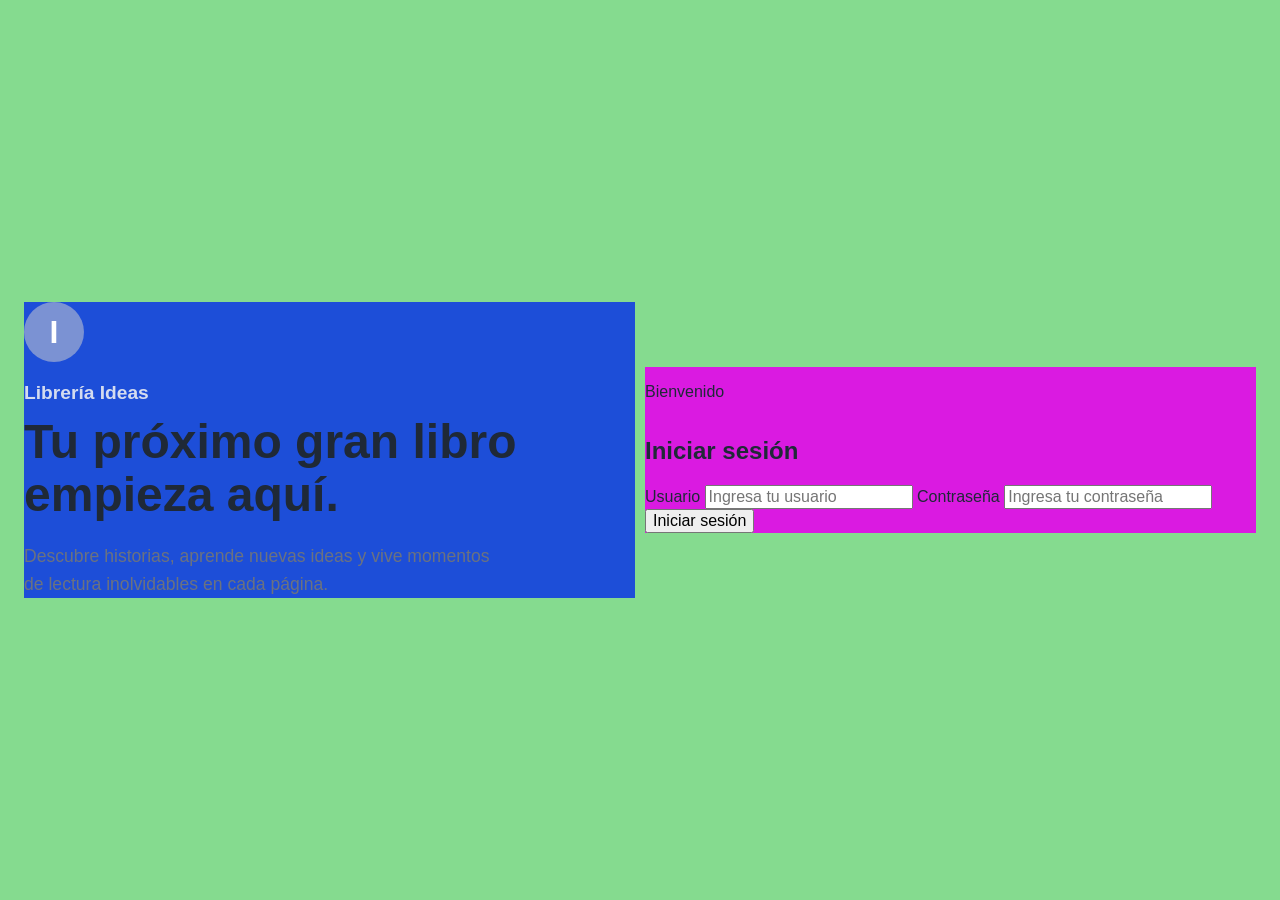
==== index.html @ ee581519 "Added login ui components and organize positions" ====
<!DOCTYPE html>
<html lang="en">
<head>
    <meta charset="UTF-8">
    <meta name="viewport" content="width=device-width, initial-scale=1.0">
    <title>Librería Ideas | Login</title>
    <link rel="stylesheet" href="./css/normalize.css" />
    <link rel="stylesheet" href="./css/style.css" />
</head>
<body>
    <div class="login-page">
        <div class="banner">
            <div class="banner-logo">I</div>
            <p class="banner-title">Librería Ideas</p>
            <h1>Tu próximo gran libro empieza aquí.</h1>
            <p class="banner-text">
                Descubre historias, aprende nuevas ideas y vive momentos de lectura
                inolvidables en cada página.
            </p>
        </div>
        <div class="login-form">
            <p class="welcome">Bienvenido</p>
            <h2>Iniciar sesión</h2>

            <form>
                <label for="usuario">Usuario</label>
                <input type="text" placeholder="Ingresa tu usuario">

                <label for="password">Contraseña</label>
                <input type="password" placeholder="Ingresa tu contraseña">

                <button type="submit">Iniciar sesión</button>
            </form>
        </div>
    </div>
    
</body>
</html>
---- css/style.css ----
* {
    box-sizing: border-box;
}

body {
    margin: 0;
    font-family: Arial, sans-serif;
    background: #f4f6fb;
    color: #1f2937;
}

.banner {
    width: 100%;
    display: flex;
    flex-direction: column;
    /* justify-content: flex-start; */
    /* min-height: 125px; */
    /* padding: 18px 42px 20px; */
    /* border-radius: 0; */
    background-color: #1d4ed8;
}

.banner-logo {
  width: 60px;
  height: 60px;
  display: flex;
  align-items: center;
  justify-content: center;
  border-radius: 50%;
  background: #7b92d3;
  color: white;
  font-size: 2rem;
  font-weight: bold;
}

.banner-title {
  margin: 20px 0 12px;
  color: #d4dcef;
  font-size: 1.2rem;
  font-weight: bold;
}

.banner h1 {
  max-width: 500px;
  margin: 0 0 20px;
  font-size: 3rem;
  line-height: 1.1;
}

.banner-text {
  max-width: 480px;
  margin: 0;
  color: #6b7280;
  font-size: 1.1rem;
  line-height: 1.6;
}

.login-form {
    height: 70%;
    width: 100%;
    display: flex;
    flex-direction: column;
    justify-content: flex-start;
    /* min-height: 125px; */
    /* padding: 18px 42px 20px; */
    /* border-radius: 0; */
    background-color: #da1ae1;
}

.login-page {
    min-height: 100vh;
    display: flex;
    align-items: center;
    justify-content: space-between;
    gap: 10px;
    padding: 24px;
    background-color: #85db8f;
}

/* .banner-logo,
.login-form {
  width: 50%;
} */
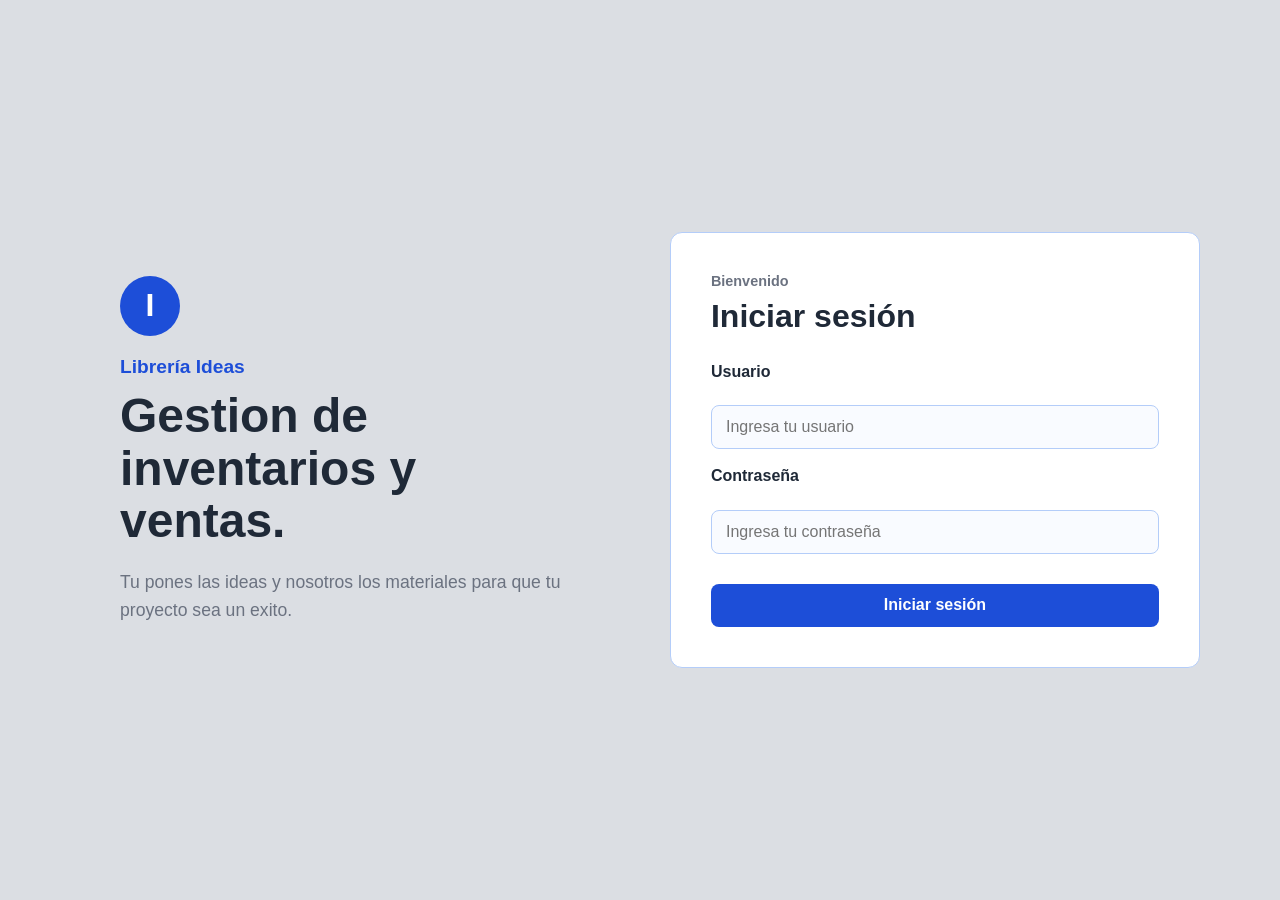
==== commit 9be428c8: "Added css style" ====
--- a/index.html
+++ b/index.html
@@ -12,17 +12,16 @@
         <div class="banner">
             <div class="banner-logo">I</div>
             <p class="banner-title">Librería Ideas</p>
-            <h1>Tu próximo gran libro empieza aquí.</h1>
+            <h1>Gestion de inventarios y ventas.</h1>
             <p class="banner-text">
-                Descubre historias, aprende nuevas ideas y vive momentos de lectura
-                inolvidables en cada página.
+                Tu pones las ideas y nosotros los materiales para que tu proyecto sea un exito.
             </p>
         </div>
         <div class="login-form">
             <p class="welcome">Bienvenido</p>
             <h2>Iniciar sesión</h2>
 
-            <form>
+            <form action ="dashboard.html">
                 <label for="usuario">Usuario</label>
                 <input type="text" placeholder="Ingresa tu usuario">
 
--- a/css/style.css
+++ b/css/style.css
@@ -3,21 +3,26 @@
 }
 
 body {
-    margin: 0;
-    font-family: Arial, sans-serif;
-    background: #f4f6fb;
-    color: #1f2937;
+  margin: 0;
+  font-family: Arial, sans-serif;
+  background: #dbdee3;
+  color: #1f2937;
 }
 
+.login-page {
+  min-height: 100vh;
+  display: flex;
+  align-items: center;
+  justify-content: space-between;
+  gap: 60px;
+  padding: 40px 80px;
+}
+
+
 .banner {
-    width: 100%;
-    display: flex;
-    flex-direction: column;
-    /* justify-content: flex-start; */
-    /* min-height: 125px; */
-    /* padding: 18px 42px 20px; */
-    /* border-radius: 0; */
-    background-color: #1d4ed8;
+  width: 50%;
+  padding: 40px;
+  color: #1f2937;
 }
 
 .banner-logo {
@@ -27,7 +32,7 @@
   align-items: center;
   justify-content: center;
   border-radius: 50%;
-  background: #7b92d3;
+  background: #1d4ed8;
   color: white;
   font-size: 2rem;
   font-weight: bold;
@@ -35,7 +40,7 @@
 
 .banner-title {
   margin: 20px 0 12px;
-  color: #d4dcef;
+  color: #1d4ed8;
   font-size: 1.2rem;
   font-weight: bold;
 }
@@ -56,29 +61,73 @@
 }
 
 .login-form {
-    height: 70%;
-    width: 100%;
-    display: flex;
-    flex-direction: column;
-    justify-content: flex-start;
-    /* min-height: 125px; */
-    /* padding: 18px 42px 20px; */
-    /* border-radius: 0; */
-    background-color: #da1ae1;
+  width: 50%;
+  padding: 40px;
+  background: white;
+  border-radius: 12px;
+  border: 1px solid #b4cdf9;
 }
 
-.login-page {
-    min-height: 100vh;
-    display: flex;
-    align-items: center;
-    justify-content: space-between;
-    gap: 10px;
-    padding: 24px;
-    background-color: #85db8f;
+.welcome {
+  margin: 0 0 8px;
+  color: #6b7280;
+  font-size: 0.9rem;
+  font-weight: bold;
 }
 
-/* .banner-logo,
+.login-form h2 {
+  margin: 0 0 28px;
+  font-size: 2rem;
+  color: #1f2937;
+}
+
+.login-form form {
+  display: flex;
+  flex-direction: column;
+  gap: 18px;
+}
+
+.login-form label {
+  display: block;
+  font-weight: 700;
+  color: #1f2937;
+  margin-bottom: 6px;
+}
+
+.login-form input {
+  width: 100%;
+  padding: 12px 14px;
+  border: 1px solid #b4cdf9;
+  border-radius: 8px;
+  background: #f9fbff;
+  font-family: inherit;
+  font-size: 1rem;
+}
+
+.login-form input:focus {
+  outline: none;
+  border-color: #1d4ed8;
+  box-shadow: 0 0 0 3px rgba(29, 78, 216, 0.1);
+}
+
+.login-form button {
+  width: 100%;
+  padding: 12px 18px;
+  border: none;
+  border-radius: 8px;
+  background: #1d4ed8;
+  color: white;
+  font-weight: 700;
+  font-size: 1rem;
+  cursor: pointer;
+  margin-top: 12px;
+}
+
+.login-form button:hover {
+  background: #1d4ed8;
+}
+
+.banner,
 .login-form {
   width: 50%;
-} */
-
+}
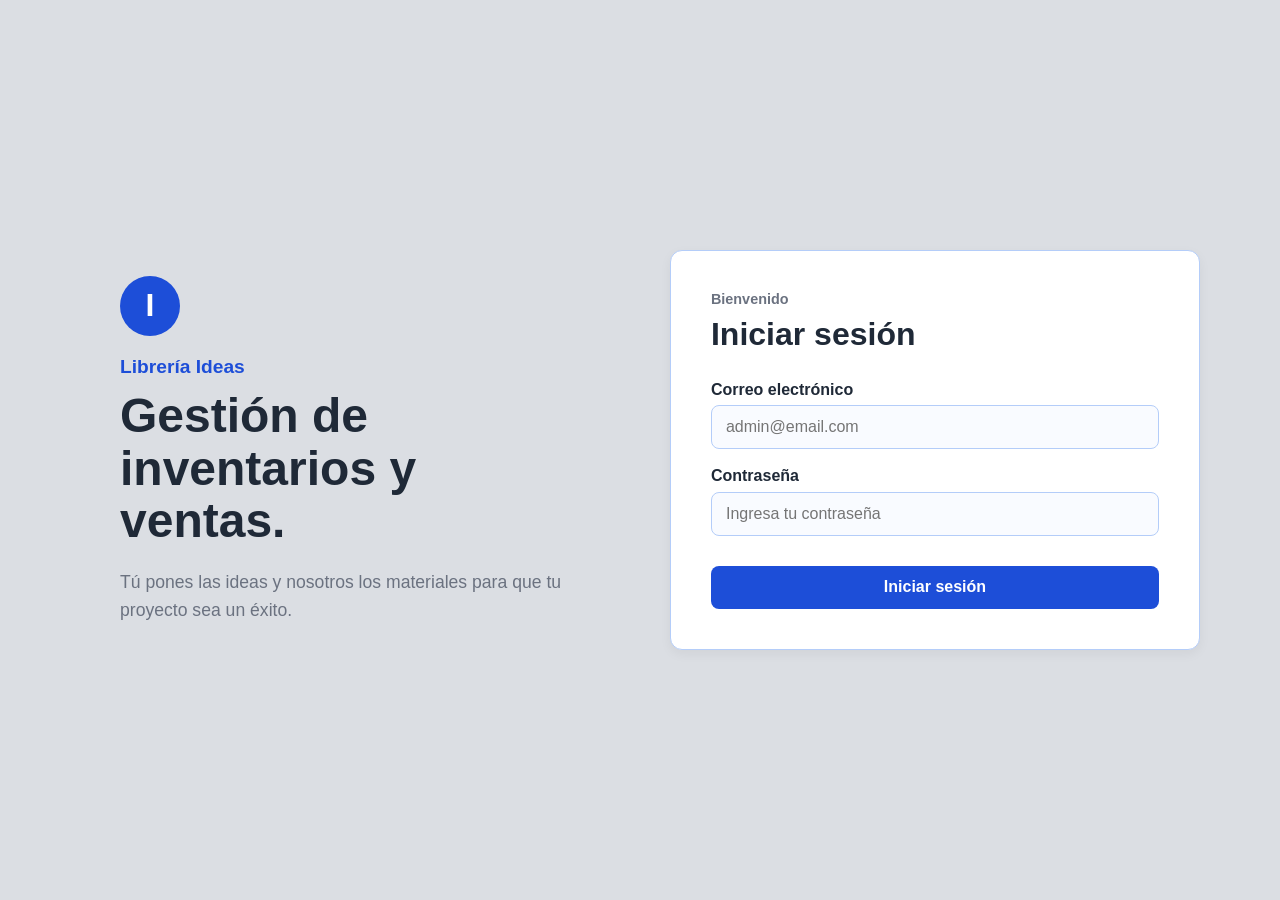
==== commit 5f7218ce: "Added improvemtns" ====
--- a/index.html
+++ b/index.html
@@ -1,5 +1,5 @@
 <!DOCTYPE html>
-<html lang="en">
+<html lang="es">
 <head>
     <meta charset="UTF-8">
     <meta name="viewport" content="width=device-width, initial-scale=1.0">
@@ -12,26 +12,29 @@
         <div class="banner">
             <div class="banner-logo">I</div>
             <p class="banner-title">Librería Ideas</p>
-            <h1>Gestion de inventarios y ventas.</h1>
+            <h1>Gestión de inventarios y ventas.</h1>
             <p class="banner-text">
-                Tu pones las ideas y nosotros los materiales para que tu proyecto sea un exito.
+                Tú pones las ideas y nosotros los materiales para que tu proyecto sea un éxito.
             </p>
         </div>
         <div class="login-form">
             <p class="welcome">Bienvenido</p>
             <h2>Iniciar sesión</h2>
 
-            <form action ="dashboard.html">
-                <label for="usuario">Usuario</label>
-                <input type="text" placeholder="Ingresa tu usuario">
+            <form action="dashboard.html" method="get" class="form-login">
+                <div>
+                    <label>Correo electrónico</label>
+                    <input type="email" name="email" placeholder="admin@email.com" required autocomplete="email">
+                </div>
 
-                <label for="password">Contraseña</label>
-                <input type="password" placeholder="Ingresa tu contraseña">
+                <div>
+                    <label>Contraseña</label>
+                    <input type="password" name="password" placeholder="Ingresa tu contraseña" required autocomplete="current-password">
+                </div>
 
                 <button type="submit">Iniciar sesión</button>
             </form>
         </div>
     </div>
-    
 </body>
 </html>
--- a/css/style.css
+++ b/css/style.css
@@ -1,12 +1,49 @@
+:root {
+  --color-primary: #1d4ed8;
+  --color-primary-dark: #163cad;
+  --color-primary-light: #eef4ff;
+  --color-primary-hover: #e0f2fe;
+  --color-bg: #dbdee3;
+  --color-surface: #ffffff;
+  --color-surface-alt: #f9fbff;
+  --color-surface-table: #f4f6fb;
+  --color-border: #dfe7f5;
+  --color-border-input: #b4cdf9;
+  --color-text: #1f2937;
+  --color-text-muted: #6b7280;
+  --color-success: #10b981;
+  --color-success-bg: #dbeafe;
+  --color-success-text: #0284c7;
+  --color-warning: #d97706;
+  --color-warning-bg: #fef3c7;
+  --color-warning-text: #d97706;
+  --color-danger: #dc2626;
+  --color-danger-bg: #fee2e2;
+  --color-danger-text: #dc2626;
+  --radius-card: 12px;
+  --radius-btn: 8px;
+  --radius-pill: 20px;
+  --shadow-sm: 0 1px 3px rgba(0, 0, 0, 0.05);
+  --shadow-md: 0 4px 12px rgba(0, 0, 0, 0.05);
+}
+
 * {
-    box-sizing: border-box;
+  box-sizing: border-box;
 }
 
 body {
   margin: 0;
   font-family: Arial, sans-serif;
-  background: #dbdee3;
-  color: #1f2937;
+  background: var(--color-bg);
+  color: var(--color-text);
+  min-height: 100vh;
+  display: flex;
+  flex-direction: column;
+}
+
+main {
+  flex: 1;
+  padding-bottom: 40px;
 }
 
 .login-page {
@@ -18,11 +55,10 @@
   padding: 40px 80px;
 }
 
-
 .banner {
   width: 50%;
   padding: 40px;
-  color: #1f2937;
+  color: var(--color-text);
 }
 
 .banner-logo {
@@ -32,15 +68,15 @@
   align-items: center;
   justify-content: center;
   border-radius: 50%;
-  background: #1d4ed8;
-  color: white;
+  background: var(--color-primary);
+  color: #ffffff;
   font-size: 2rem;
   font-weight: bold;
 }
 
 .banner-title {
   margin: 20px 0 12px;
-  color: #1d4ed8;
+  color: var(--color-primary);
   font-size: 1.2rem;
   font-weight: bold;
 }
@@ -55,7 +91,7 @@
 .banner-text {
   max-width: 480px;
   margin: 0;
-  color: #6b7280;
+  color: var(--color-text-muted);
   font-size: 1.1rem;
   line-height: 1.6;
 }
@@ -63,14 +99,15 @@
 .login-form {
   width: 50%;
   padding: 40px;
-  background: white;
-  border-radius: 12px;
-  border: 1px solid #b4cdf9;
+  background: var(--color-surface);
+  border-radius: var(--radius-card);
+  border: 1px solid var(--color-border-input);
+  box-shadow: var(--shadow-md);
 }
 
 .welcome {
   margin: 0 0 8px;
-  color: #6b7280;
+  color: var(--color-text-muted);
   font-size: 0.9rem;
   font-weight: bold;
 }
@@ -78,7 +115,7 @@
 .login-form h2 {
   margin: 0 0 28px;
   font-size: 2rem;
-  color: #1f2937;
+  color: var(--color-text);
 }
 
 .login-form form {
@@ -90,44 +127,491 @@
 .login-form label {
   display: block;
   font-weight: 700;
-  color: #1f2937;
+  color: var(--color-text);
   margin-bottom: 6px;
 }
 
 .login-form input {
   width: 100%;
   padding: 12px 14px;
-  border: 1px solid #b4cdf9;
-  border-radius: 8px;
-  background: #f9fbff;
+  border: 1px solid var(--color-border-input);
+  border-radius: var(--radius-btn);
+  background: var(--color-surface-alt);
+  font-size: 1rem;
   font-family: inherit;
-  font-size: 1rem;
+  color: var(--color-text);
+  transition: border-color 0.2s ease, background-color 0.2s ease;
 }
 
 .login-form input:focus {
   outline: none;
-  border-color: #1d4ed8;
-  box-shadow: 0 0 0 3px rgba(29, 78, 216, 0.1);
+  border-color: var(--color-primary);
+  background: var(--color-surface);
 }
 
 .login-form button {
   width: 100%;
   padding: 12px 18px;
   border: none;
-  border-radius: 8px;
-  background: #1d4ed8;
-  color: white;
+  border-radius: var(--radius-btn);
+  background: var(--color-primary);
+  color: #ffffff;
   font-weight: 700;
   font-size: 1rem;
   cursor: pointer;
   margin-top: 12px;
+  transition: background-color 0.2s ease;
 }
 
 .login-form button:hover {
-  background: #1d4ed8;
-}
-
-.banner,
-.login-form {
-  width: 50%;
+  background: var(--color-primary-dark);
+}
+
+header {
+  background: var(--color-surface);
+  border-bottom: 1px solid var(--color-border);
+}
+
+.top-bar {
+  display: flex;
+  align-items: center;
+  justify-content: space-between;
+  padding: 16px 32px;
+  gap: 24px;
+}
+
+.top-bar .banner-logo {
+  width: 50px;
+  height: 50px;
+  border-radius: 50%;
+  background: var(--color-primary);
+  color: #ffffff;
+  font-size: 1.5rem;
+  font-weight: bold;
+  display: flex;
+  align-items: center;
+  justify-content: center;
+  flex-shrink: 0;
+}
+
+.top-bar span {
+  font-size: 1.2rem;
+  font-weight: 700;
+  color: var(--color-text);
+}
+
+nav {
+  display: flex;
+  gap: 0;
+  padding: 0 32px;
+  border-top: 2px solid var(--color-border);
+}
+
+nav a {
+  padding: 14px 20px;
+  text-decoration: none;
+  color: var(--color-text-muted);
+  font-weight: 600;
+  border-bottom: 3px solid transparent;
+  transition: all 0.2s ease;
+  cursor: pointer;
+}
+
+nav a:hover {
+  color: var(--color-primary);
+  border-bottom-color: var(--color-primary);
+}
+
+nav a.active {
+  color: var(--color-primary);
+  border-bottom-color: var(--color-primary);
+}
+
+.sale-link {
+  margin-left: auto;
+  padding: 8px 16px;
+  background: var(--color-primary-light);
+  border-radius: var(--radius-pill);
+  color: var(--color-primary);
+  font-weight: 600;
+  font-size: 0.95rem;
+  text-decoration: none;
+  transition: all 0.2s ease;
+  display: inline-flex;
+  align-items: center;
+  justify-content: center;
+}
+
+.sale-link:hover {
+  background-color: var(--color-primary-hover);
+  color: var(--color-primary);
+}
+
+.content-header {
+  text-align: center;
+  margin-top: 40px;
+  margin-bottom: 40px;
+}
+
+.content-header h2 {
+  margin: 0;
+  font-size: 2rem;
+  color: var(--color-text);
+}
+
+.content-grid {
+  display: grid;
+  grid-template-columns: repeat(4, 1fr);
+  gap: 20px;
+  width: 70%;
+  margin: 0 auto 40px auto;
+}
+
+.card-metric {
+  display: flex;
+  flex-direction: column;
+  gap: 12px;
+  padding: 16px;
+  background: var(--color-surface);
+  border: 1px solid var(--color-border);
+  border-radius: var(--radius-card);
+  box-shadow: var(--shadow-sm);
+}
+
+.card-metric .label {
+  font-size: 0.8rem;
+  color: var(--color-text-muted);
+  font-weight: 600;
+  text-transform: uppercase;
+  letter-spacing: 0.05em;
+}
+
+.card-metric .value {
+  font-size: 1.8rem;
+  font-weight: 700;
+  color: var(--color-text);
+}
+
+.card-metric .trend {
+  font-size: 0.85rem;
+  color: var(--color-success);
+  font-weight: 600;
+}
+
+.table-panel {
+  width: 70%;
+  margin: 0 auto;
+}
+
+.table-header {
+  display: flex;
+  align-items: center;
+  justify-content: space-between;
+  margin-bottom: 20px;
+}
+
+.table-header h3 {
+  margin: 0;
+  font-size: 1.5rem;
+  color: var(--color-text);
+}
+
+.table-wrap {
+  background: var(--color-surface);
+  border-radius: var(--radius-card);
+  border: 1px solid var(--color-border);
+  overflow-x: auto;
+  -webkit-overflow-scrolling: touch;
+  box-shadow: var(--shadow-sm);
+}
+
+table {
+  width: 100%;
+  border-collapse: collapse;
+  font-size: 0.95rem;
+  table-layout: fixed;
+  min-width: 600px;
+}
+
+thead {
+  background: var(--color-surface-table);
+  border-bottom: 2px solid var(--color-border);
+}
+
+th {
+  padding: 14px 16px;
+  text-align: left;
+  font-weight: 700;
+  color: var(--color-text-muted);
+  text-transform: uppercase;
+  font-size: 0.85rem;
+  letter-spacing: 0.05em;
+}
+
+tbody tr {
+  border-bottom: 1px solid var(--color-border);
+}
+
+tbody tr:last-child {
+  border-bottom: none;
+}
+
+tbody tr:hover {
+  background: var(--color-surface-alt);
+  transition: background-color 0.2s ease;
+}
+
+td {
+  padding: 14px 16px;
+  color: var(--color-text);
+  word-break: break-word;
+}
+
+.status {
+  display: inline-block;
+  padding: 6px 12px;
+  border-radius: var(--radius-pill);
+  font-size: 0.85rem;
+  font-weight: 600;
+  text-transform: capitalize;
+}
+
+.status.ok {
+  background: var(--color-success-bg);
+  color: var(--color-success-text);
+}
+
+.status.warn {
+  background: var(--color-warning-bg);
+  color: var(--color-warning-text);
+}
+
+.status.danger {
+  background: var(--color-danger-bg);
+  color: var(--color-danger-text);
+}
+
+.form-register {
+  width: 70%;
+  margin: 0 auto 40px auto;
+  padding: 40px;
+  background: var(--color-surface);
+  border-radius: var(--radius-card);
+  border: 1px solid var(--color-border-input);
+  box-shadow: var(--shadow-md);
+}
+
+.form-register form {
+  display: grid;
+  grid-template-columns: repeat(2, 1fr);
+  gap: 20px;
+}
+
+.form-register .full-width {
+  grid-column: span 2;
+}
+
+.form-register label {
+  display: block;
+  font-weight: 700;
+  color: var(--color-text);
+  margin-bottom: 6px;
+  font-size: 0.95rem;
+}
+
+.form-register input,
+.form-register select,
+.form-register textarea {
+  width: 100%;
+  padding: 12px 14px;
+  border: 1px solid var(--color-border-input);
+  border-radius: var(--radius-btn);
+  background: var(--color-surface-alt);
+  font-size: 1rem;
+  font-family: inherit;
+  color: var(--color-text);
+  transition: border-color 0.2s ease, background-color 0.2s ease;
+}
+
+.form-register input:focus,
+.form-register select:focus,
+.form-register textarea:focus {
+  outline: none;
+  border-color: var(--color-primary);
+  background: var(--color-surface);
+}
+
+.form-register textarea {
+  resize: vertical;
+  min-height: 80px;
+}
+
+.form-register button[type="submit"] {
+  padding: 12px 24px;
+  border: none;
+  border-radius: var(--radius-btn);
+  background: var(--color-primary);
+  color: #ffffff;
+  font-weight: 700;
+  font-size: 1rem;
+  cursor: pointer;
+  transition: background-color 0.2s ease;
+}
+
+.form-register button[type="submit"]:hover {
+  background: var(--color-primary-dark);
+}
+
+.form-register a {
+  padding: 12px 20px;
+  border-radius: var(--radius-btn);
+  text-decoration: none;
+  color: var(--color-text-muted);
+  font-weight: 600;
+  font-size: 0.95rem;
+  background: var(--color-surface-table);
+  border: 1px solid var(--color-border);
+  transition: all 0.2s ease;
+  margin-left: 12px;
+  display: inline-block;
+}
+
+.form-register a:hover {
+  background: var(--color-border);
+  color: var(--color-text);
+}
+
+footer {
+  background: var(--color-surface);
+  border-top: 1px solid var(--color-border);
+  padding: 24px 32px;
+  text-align: center;
+  color: var(--color-text-muted);
+  font-size: 0.9rem;
+  margin-top: auto;
+}
+
+footer p {
+  margin: 0;
+}
+
+@media (max-width: 992px) {
+  .login-page {
+    padding: 40px;
+    gap: 30px;
+  }
+
+  .content-grid {
+    grid-template-columns: repeat(2, 1fr);
+    width: 90%;
+  }
+
+  .form-register,
+  .table-panel {
+    width: 90%;
+  }
+}
+
+@media (max-width: 768px) {
+  .login-page {
+    flex-direction: column;
+    padding: 24px 16px;
+    justify-content: center;
+    min-height: 100vh;
+    gap: 24px;
+  }
+
+  .banner,
+  .login-form {
+    width: 100%;
+    padding: 24px 20px;
+  }
+
+  .banner h1 {
+    font-size: 2rem;
+  }
+
+  .banner-text {
+    font-size: 1rem;
+  }
+
+  .top-bar {
+    padding: 12px 16px;
+    flex-wrap: wrap;
+    gap: 12px;
+  }
+
+  .top-bar .banner-logo {
+    width: 40px;
+    height: 40px;
+    font-size: 1.2rem;
+  }
+
+  .top-bar span {
+    font-size: 1.1rem;
+  }
+
+  nav {
+    padding: 0 16px;
+    overflow-x: auto;
+    flex-wrap: nowrap;
+    -webkit-overflow-scrolling: touch;
+  }
+
+  nav a {
+    white-space: nowrap;
+    padding: 12px 14px;
+    font-size: 0.9rem;
+  }
+
+  .content-header {
+    margin-top: 24px;
+    margin-bottom: 24px;
+  }
+
+  .content-header h2 {
+    font-size: 1.5rem;
+  }
+
+  .content-grid {
+    grid-template-columns: 1fr;
+    width: 94%;
+    gap: 14px;
+  }
+
+  .form-register {
+    width: 94%;
+    padding: 24px 16px;
+    margin-bottom: 30px;
+  }
+
+  .form-register form {
+    grid-template-columns: 1fr;
+    gap: 14px;
+  }
+
+  .form-register .full-width {
+    grid-column: span 1;
+  }
+
+  .form-register button[type="submit"],
+  .form-register a {
+    width: 100%;
+    text-align: center;
+    margin-left: 0;
+    margin-top: 8px;
+  }
+
+  .table-panel {
+    width: 94%;
+  }
+
+  .table-header h3 {
+    font-size: 1.2rem;
+  }
+
+  footer {
+    padding: 16px;
+    font-size: 0.85rem;
+  }
 }
